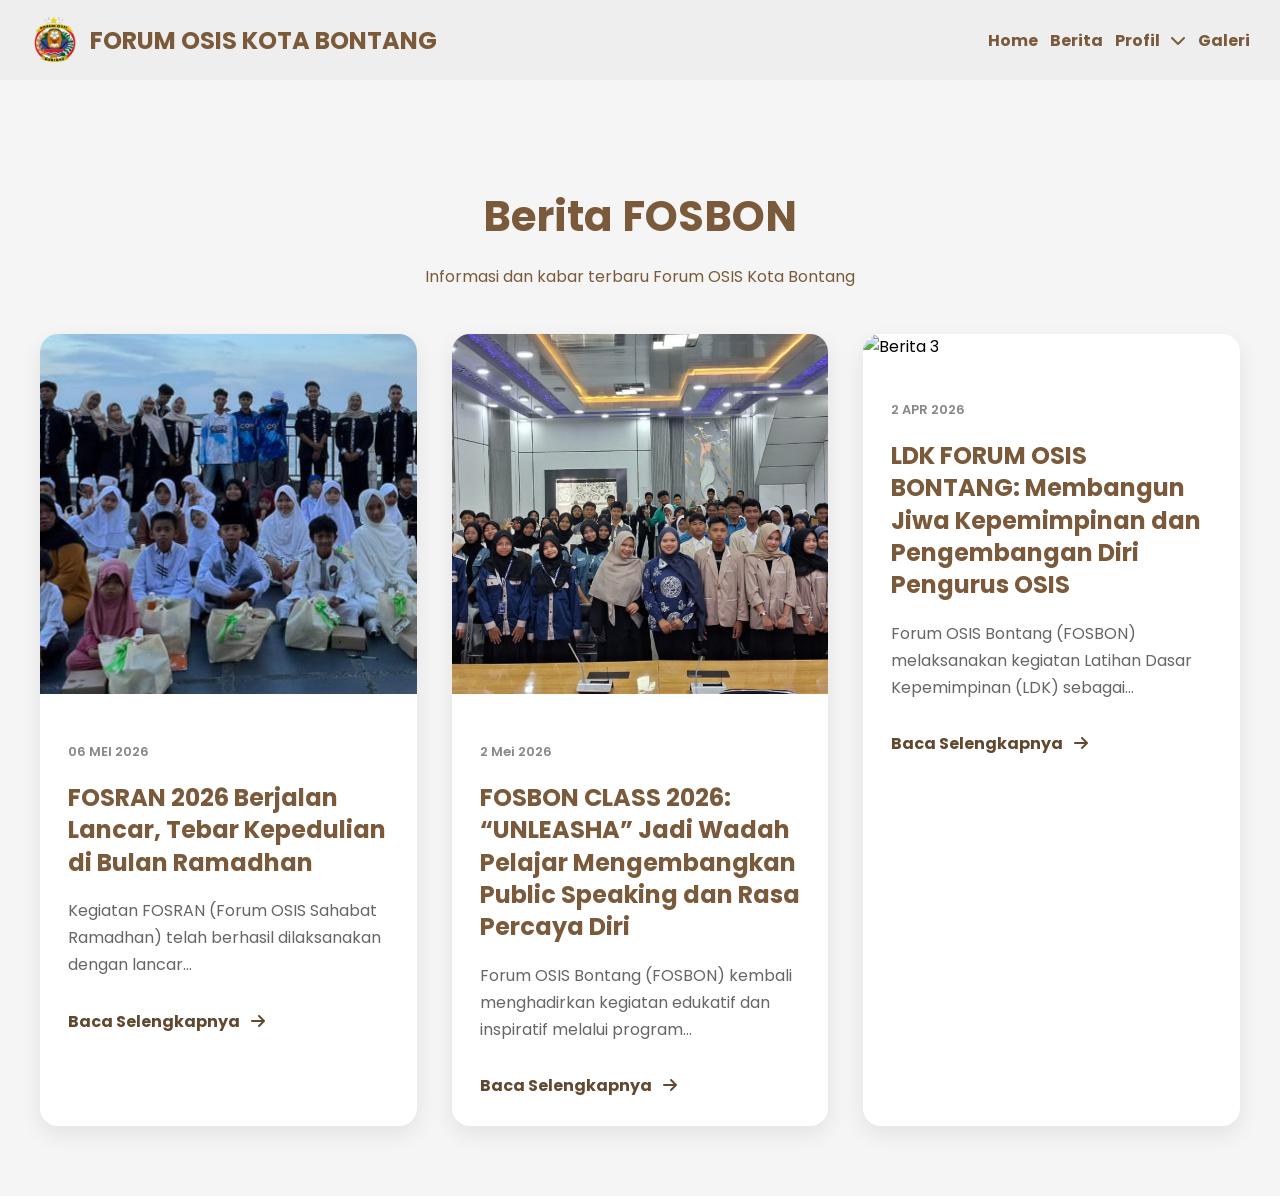
==== berita/index.html @ 9ea446bc "add berita" ====
<!DOCTYPE html>
<html lang="id">
<head>
    <meta charset="UTF-8">
    <meta name="viewport" content="width=device-width, initial-scale=1.0">
    
    <title>Artikel</title>

    <link rel="icon" type="image/png" href="/assets/img/logo-fosbon.png">
    <link rel="stylesheet" href="/css/berita.css">
    <link href="https://fonts.googleapis.com/css2?family=Poppins:wght@300;400;600;700&display=swap" rel="stylesheet">
    <link rel="stylesheet" href="https://cdnjs.cloudflare.com/ajax/libs/font-awesome/6.5.1/css/all.min.css">
</head>
<body>
    <!-- NAVBAR -->
    <header class="navbar">
        <div class="logo">
            <img src="/assets/img/logo-fosbon.png" alt="logo">
            <h1>FORUM OSIS KOTA BONTANG</h1>
        </div>

        <button class="nav-toggle" type="button" aria-label="Buka menu" aria-expanded="false">
            <i class="fa-solid fa-bars"></i>
        </button>

        <nav class="nav-links">
            <a href="/" class="nav-item">Home</a>
            <a href="/berita/" class="nav-item">Berita</a>

            <!-- Parent DROPDOWN PROFIL -->
            <div class="dropdown nav-item">
                <button class="dropdown-toggle" type="button" aria-haspopup="true" aria-expanded="false">
                    Profil
                    <i class="fa-solid fa-chevron-down" aria-hidden="true"></i>
                </button>

                <div class="dropdown-content">
                    <a href="/visi-misi/">Visi & Misi</a>
                    <a href="/struktur/">Struktur Organisasi</a>
                </div>
            </div>

            <a href="/galeri/" class="nav-item">Galeri</a>
        </nav>
    </header>

    <!-- SECTION BERITA -->
<section class="berita-section">

    <div class="berita-title">
        <h1>Berita FOSBON</h1>
        <p>Informasi dan kabar terbaru Forum OSIS Kota Bontang</p>
    </div>

    <div class="berita-container">

        <!-- CARD BERITA -->
        <article class="berita-card">
            <img src="/assets/img/gallery-fosbon(4).png" alt="Berita 1">

            <div class="berita-info">
                <p class="berita-date">06 MEI 2026</p>
                <h2>FOSRAN 2026 Berjalan Lancar, Tebar Kepedulian di Bulan Ramadhan</h2>
                <p class="berita-excerpt">
                    Kegiatan FOSRAN (Forum OSIS Sahabat Ramadhan) telah berhasil dilaksanakan dengan lancar...</p>
                    <a href="/berita/detail/?id=fosran2026" class="berita-link">
                    Baca Selengkapnya
                    <i class="fa-solid fa-arrow-right"></i>
                </a>
            </div>
        </article>

        <!-- CARD BERITA -->
        <article class="berita-card">
            <img src="/assets/img/gallery-fosbon(2).png" alt="Berita 2">

            <div class="berita-info">
                <p class="berita-date">2 Mei 2026</p>

                <h2>FOSBON CLASS 2026: “UNLEASHA” Jadi Wadah Pelajar Mengembangkan Public Speaking dan Rasa Percaya Diri</h2>

                <p class="berita-excerpt">
                    Forum OSIS Bontang (FOSBON) kembali menghadirkan kegiatan edukatif dan inspiratif melalui program...
                </p>

                <a href="/berita/detail/?id=fosbon-class" class="berita-link">
                    Baca Selengkapnya
                    <i class="fa-solid fa-arrow-right"></i>
                </a>
            </div>
        </article>

        <!-- CARD BERITA -->
        <article class="berita-card">
            <img src="/assets/img/gallery-fosbon(7).png" alt="Berita 3">

            <div class="berita-info">
                <p class="berita-date">2 APR 2026</p>

                <h2>LDK FORUM OSIS BONTANG: Membangun Jiwa Kepemimpinan dan Pengembangan Diri Pengurus OSIS</h2>

                <p class="berita-excerpt">
                    Forum OSIS Bontang (FOSBON) melaksanakan kegiatan Latihan Dasar Kepemimpinan (LDK) sebagai...
                </p>

                <a href="/berita/detail/?id=ldk" class="berita-link">
                    Baca Selengkapnya
                    <i class="fa-solid fa-arrow-right"></i>
                </a>
            </div>
        </article>
    </div>
    
</section>

<script src="/js/nav.js"></script>
---- css/berita.css ----
/* NAVBAR */
.navbar {
    display: flex;
    justify-content: space-between;
    align-items: center;
    padding: 15px 30px;
    background-color: #eee;

    position: relative;

    z-index: 9999;
}

.logo {
    display: flex;
    align-items: center;
}

.logo h1 {
    color: #7a5a3a;
    margin: 0;
    font-size: 24px;
}

.logo img {
    width: 50px;
    margin-right: 10px;
}

nav a {
    margin-left: 20px;
    text-decoration: none;
    color: rgb(122, 90, 58);
    font-weight: bold;
}

/* Responsive Navbar (mobile) */
.nav-toggle {
    display: none;
    background: transparent;
    border: none;
    cursor: pointer;
    color: rgb(122, 90, 58);
    font-size: 22px;
}

.nav-links {
    display: flex;
    align-items: center;
    gap: 12px;
    transition: 0.3s;
}

.nav-item {
    text-decoration: none;
    color: rgb(122, 90, 58);
    font-weight: bold;
    margin-left: 0 !important;
    transition: 0.2s;
}

.nav-item:focus {
    outline: none;
}

.nav-item:hover {
    background: rgba(0,0,0,0.05);
}

.dropdown-toggle {
    background: transparent;
    border: none;
    cursor: pointer;
    color: rgb(122, 90, 58);
    font-weight: bold;
    display: inline-flex;
    align-items: center;
    gap: 10px;
    padding: 0;
    font-family: inherit;
    font-size: 16px;
}

@media (max-width: 768px) {
    .nav-toggle {
        margin-left: 6px;
    }

    .navbar {
        padding: 12px 16px;
    }

    nav a {
        margin-left: 10px;
    }

    .dropdown-content {
        min-width: 200px;
    }

    .nav-links {
        top: 64px;
    }

    .nav-toggle {
        display: inline-flex;

        align-items: center;
        justify-content: center;
        width: 44px;
        height: 44px;
    }

    .nav-links {
        position: absolute;
        top: 70px;
        right: 16px;
        flex-direction: column;
        align-items: flex-start;
        gap: 0;

        background: #eee;
        padding: 12px;
        border-radius: 12px;

        display: none;
        width: min(240px, calc(100vw - 32px));
        box-shadow: 0 10px 30px rgba(0,0,0,0.15);
    }

    .nav-links.open {
        display: flex;
    }

    .nav-item {
        width: 100%;
        padding: 10px 12px;
        border-radius: 10px;
    }

    .dropdown {
        width: 100%;
    }

    .dropdown-content {
        position: static;
        display: none;
        width: 100%;
        box-shadow: none;
        background: transparent;
        padding: 0;
        margin-top: 6px;
        border-radius: 0;
    }

    .dropdown.open .dropdown-content {
        display: block;
    }

    .dropdown-content a {
        background: #f0f0f0;
        margin: 6px 0 0;
        border-radius: 10px;
    }
}


/* DROPDOWN PROFIL */
.dropdown {
    position: relative;
    display: inline-block;
}

.dropdown-content {
    display: none;
    position: absolute;
    top: 100%;
    left: 0;
    background: #eee;
    min-width: 220px;
    box-shadow: 0 8px 20px rgba(0,0,0,0.12);
    border-radius: 10px;
    padding: 10px;
    z-index: 10;
}

.dropdown-content a {
    display: block;
    margin: 0;
    padding: 10px 12px;
    color: rgb(122, 90, 58);
    font-weight: bold;
    border-radius: 8px;
}

.dropdown-content a:hover {
    background: #ffd54f;
}

.dropdown:hover .dropdown-content {
    display: block;
}

body {
    margin: 0;
    font-family: 'Poppins', sans-serif;
    background: #f5f5f5;
}

/* SECTION BERITA */
.berita-section {
    padding: 70px 40px;
    background: #f5f5f5;
}

.berita-title {
    text-align: center;
    margin-bottom: 45px;
}

.berita-title h1 {
    font-size: 42px;
    color: #7a5a3a;
    margin-bottom: 10px;
}

.berita-title p {
    color: #7a5a3a;
}

/* GRID */
.berita-container {
    display: grid;
    grid-template-columns: repeat(3, 1fr);
    gap: 35px;
}

/* CARD */
.berita-card {
    background: white;
    border-radius: 18px;
    overflow: hidden;
    box-shadow: 0 8px 22px rgba(0,0,0,0.08);
    transition: 0.3s;
}

.berita-card:hover {
    transform: translateY(-10px);
}

.berita-card img {
    width: 100%;
    height: 360px;
    object-fit: cover;
}

.berita-info {
    padding: 28px;
}

.berita-date {
    font-size: 13px;
    color: #888;
    font-weight: 600;
    margin-bottom: 14px;
}

.berita-info h2 {
    font-size: 24px;
    color: #7a5a3a;
    line-height: 1.35;
    margin-bottom: 18px;
}

.berita-excerpt {
    color: #666;
    line-height: 1.7;
    margin-bottom: 30px;
}

.berita-link {
    color: #614930;
    text-decoration: none;
    font-weight: 700;
}

.berita-link i {
    margin-left: 8px;
    transition: 0.3s;
}

.berita-link:hover i {
    transform: translateX(8px);
}

/* RESPONSIVE */
@media (max-width: 1000px) {
    .berita-container {
        grid-template-columns: repeat(2, 1fr);
    }
}

@media (max-width: 650px) {
    .berita-section {
        padding: 55px 18px;
    }

    .berita-container {
        grid-template-columns: 1fr;
    }

    .berita-card img {
        height: 300px;
    }

    .berita-title h1 {
        font-size: 32px;
    }
}

/* DETAIL BERITA */
.detail-section {
    padding: 35px 20px;
    background: #f5f5f5;
}

.back-link {
    display: inline-flex;
    align-items: center;
    gap: 8px;
    margin-bottom: 20px;
    text-decoration: none;
    color: #555;
    font-size: 14px;
}

.detail-card {
    max-width: 850px;
    margin: auto;
    background: white;
    padding: 45px;
    border-radius: 16px;
    box-shadow: 0 8px 22px rgba(0,0,0,0.08);
}

.detail-card h1 {
    font-size: 42px;
    line-height: 1.15;
    color: #7a5a3a;
    margin-bottom: 18px;
}

.detail-date {
    color: #777;
    font-size: 13px;
    font-weight: 600;
}

.detail-card hr {
    border: none;
    border-top: 1px solid #e5e5e5;
    margin: 25px 0;
}

.detail-img {
    width: 80%;
    display: block;
    margin: 0 auto 30px;
    border-radius: 8px;
}

.detail-card p {
    color: #555;
    line-height: 1.8;
    margin-bottom: 18px;
}

/* HP */
@media (max-width: 650px) {
    .detail-card {
        padding: 25px;
    }

    .detail-card h1 {
        font-size: 30px;
    }

    .detail-img {
        width: 100%;
    }
}
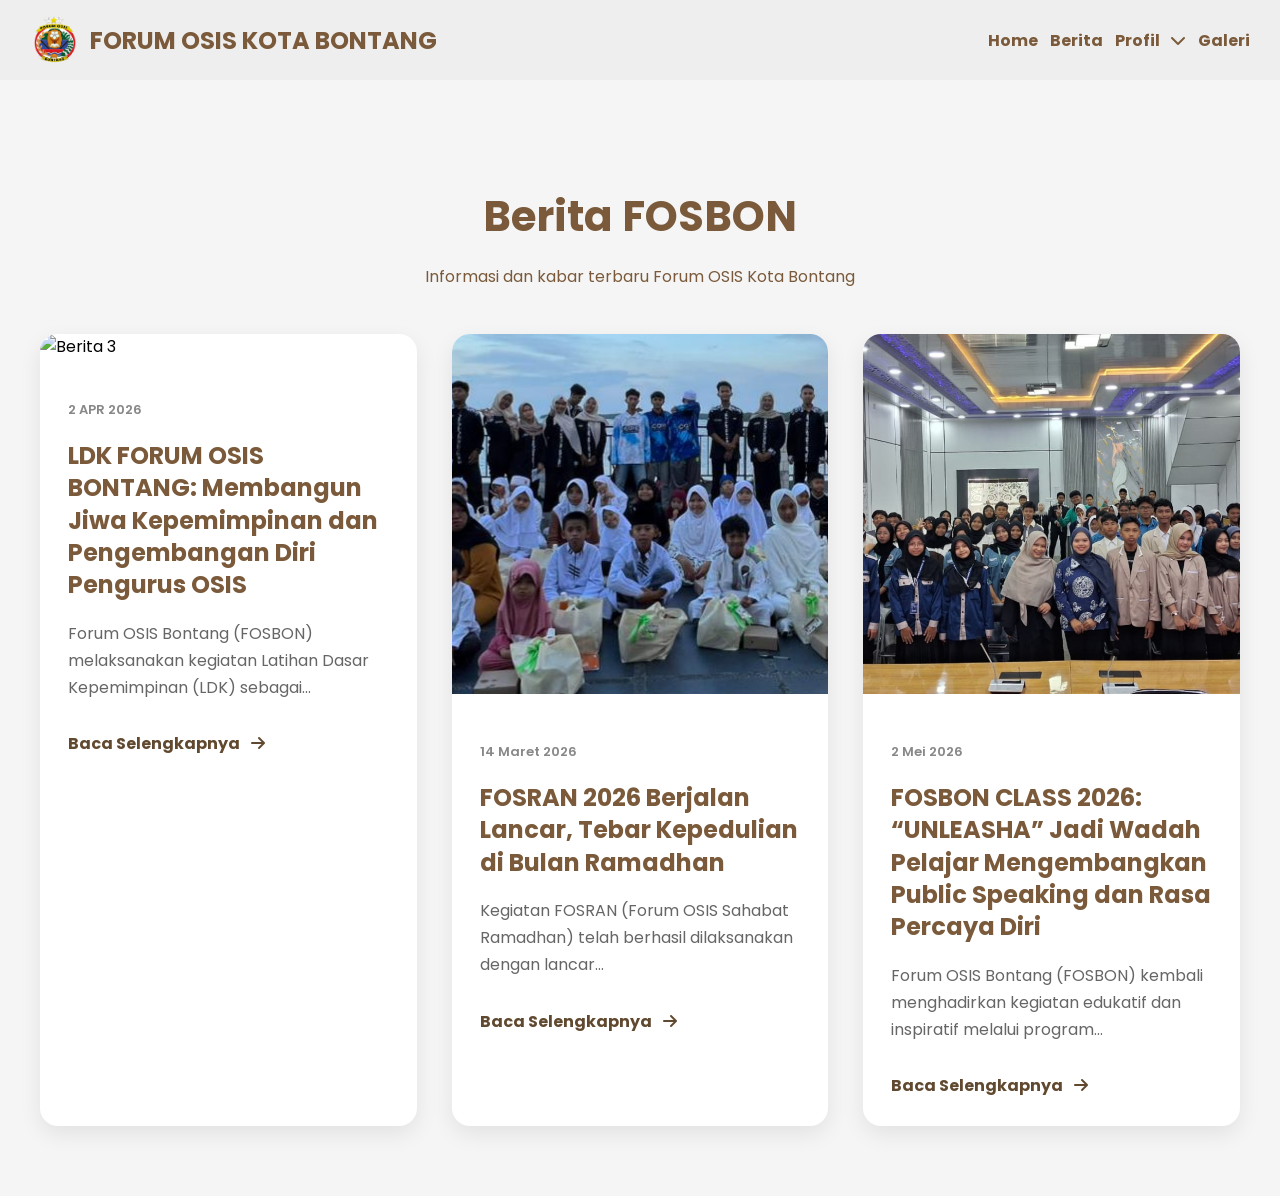
==== commit 1c85bd2e: "ubah urutan" ====
--- a/berita/index.html
+++ b/berita/index.html
@@ -56,10 +56,30 @@
 
         <!-- CARD BERITA -->
         <article class="berita-card">
+            <img src="/assets/img/gallery-fosbon(7).png" alt="Berita 3">
+
+            <div class="berita-info">
+                <p class="berita-date">2 APR 2026</p>
+
+                <h2>LDK FORUM OSIS BONTANG: Membangun Jiwa Kepemimpinan dan Pengembangan Diri Pengurus OSIS</h2>
+
+                <p class="berita-excerpt">
+                    Forum OSIS Bontang (FOSBON) melaksanakan kegiatan Latihan Dasar Kepemimpinan (LDK) sebagai...
+                </p>
+
+                <a href="/berita/detail/?id=ldk" class="berita-link">
+                    Baca Selengkapnya
+                    <i class="fa-solid fa-arrow-right"></i>
+                </a>
+            </div>
+        </article>
+        
+        <!-- CARD BERITA -->
+        <article class="berita-card">
             <img src="/assets/img/gallery-fosbon(4).png" alt="Berita 1">
 
             <div class="berita-info">
-                <p class="berita-date">06 MEI 2026</p>
+                <p class="berita-date">14 Maret 2026</p>
                 <h2>FOSRAN 2026 Berjalan Lancar, Tebar Kepedulian di Bulan Ramadhan</h2>
                 <p class="berita-excerpt">
                     Kegiatan FOSRAN (Forum OSIS Sahabat Ramadhan) telah berhasil dilaksanakan dengan lancar...</p>
@@ -89,26 +109,6 @@
                 </a>
             </div>
         </article>
-
-        <!-- CARD BERITA -->
-        <article class="berita-card">
-            <img src="/assets/img/gallery-fosbon(7).png" alt="Berita 3">
-
-            <div class="berita-info">
-                <p class="berita-date">2 APR 2026</p>
-
-                <h2>LDK FORUM OSIS BONTANG: Membangun Jiwa Kepemimpinan dan Pengembangan Diri Pengurus OSIS</h2>
-
-                <p class="berita-excerpt">
-                    Forum OSIS Bontang (FOSBON) melaksanakan kegiatan Latihan Dasar Kepemimpinan (LDK) sebagai...
-                </p>
-
-                <a href="/berita/detail/?id=ldk" class="berita-link">
-                    Baca Selengkapnya
-                    <i class="fa-solid fa-arrow-right"></i>
-                </a>
-            </div>
-        </article>
     </div>
     
 </section>
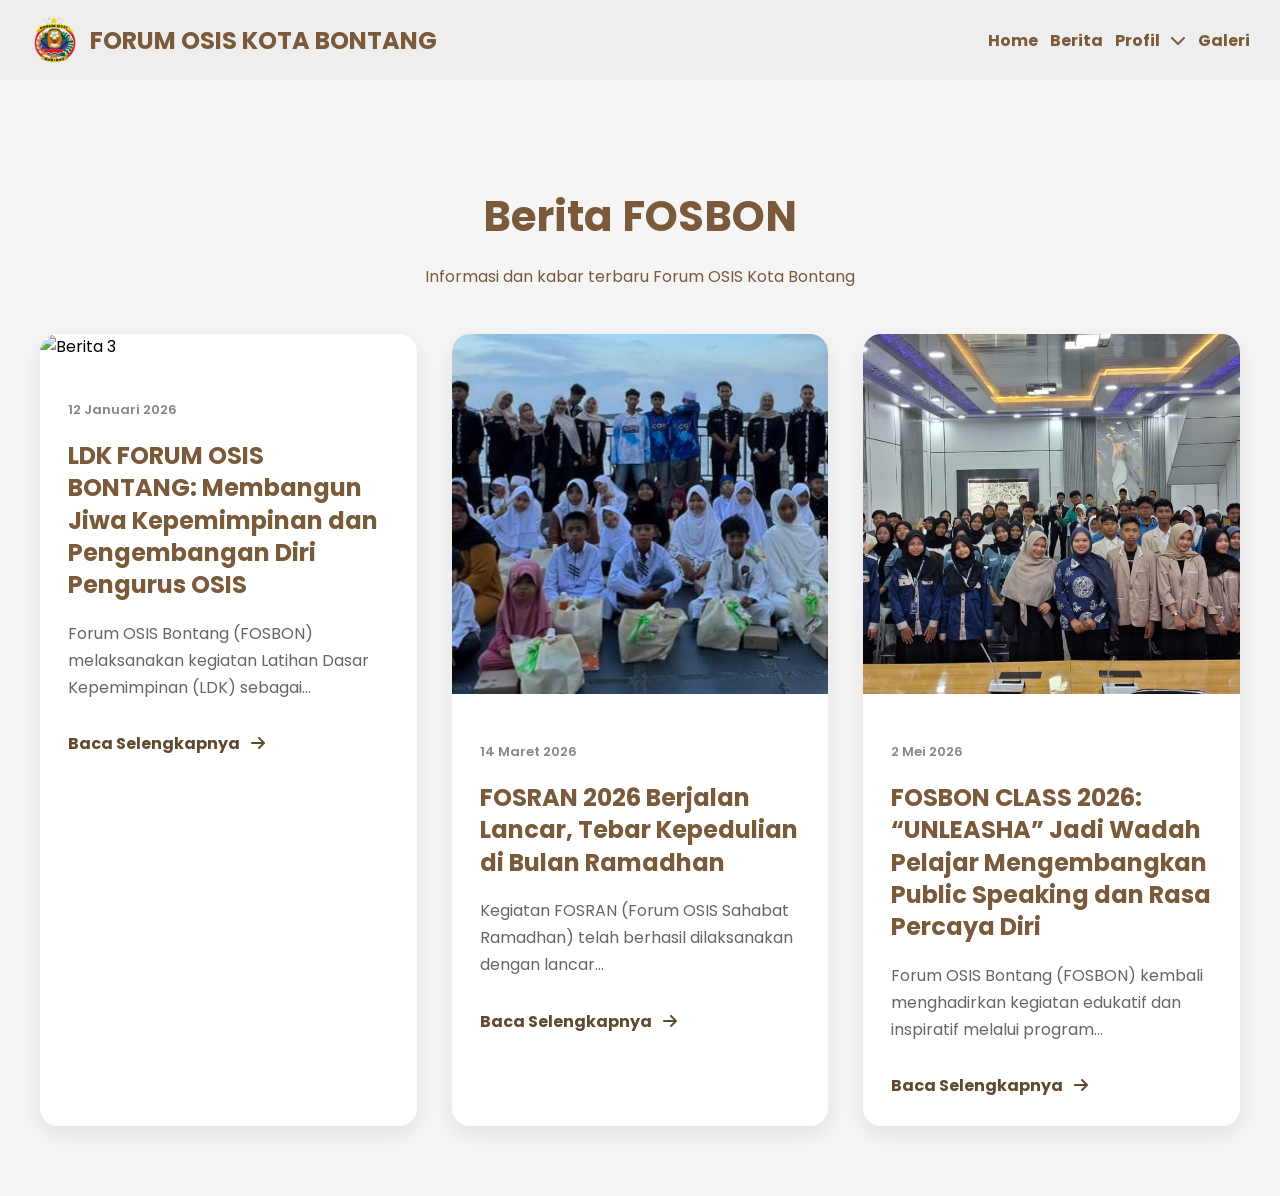
==== commit b1197e00: "change date" ====
--- a/berita/index.html
+++ b/berita/index.html
@@ -59,7 +59,7 @@
             <img src="/assets/img/gallery-fosbon(7).png" alt="Berita 3">
 
             <div class="berita-info">
-                <p class="berita-date">2 APR 2026</p>
+                <p class="berita-date">12 Januari 2026</p>
 
                 <h2>LDK FORUM OSIS BONTANG: Membangun Jiwa Kepemimpinan dan Pengembangan Diri Pengurus OSIS</h2>
 
@@ -73,7 +73,7 @@
                 </a>
             </div>
         </article>
-        
+
         <!-- CARD BERITA -->
         <article class="berita-card">
             <img src="/assets/img/gallery-fosbon(4).png" alt="Berita 1">
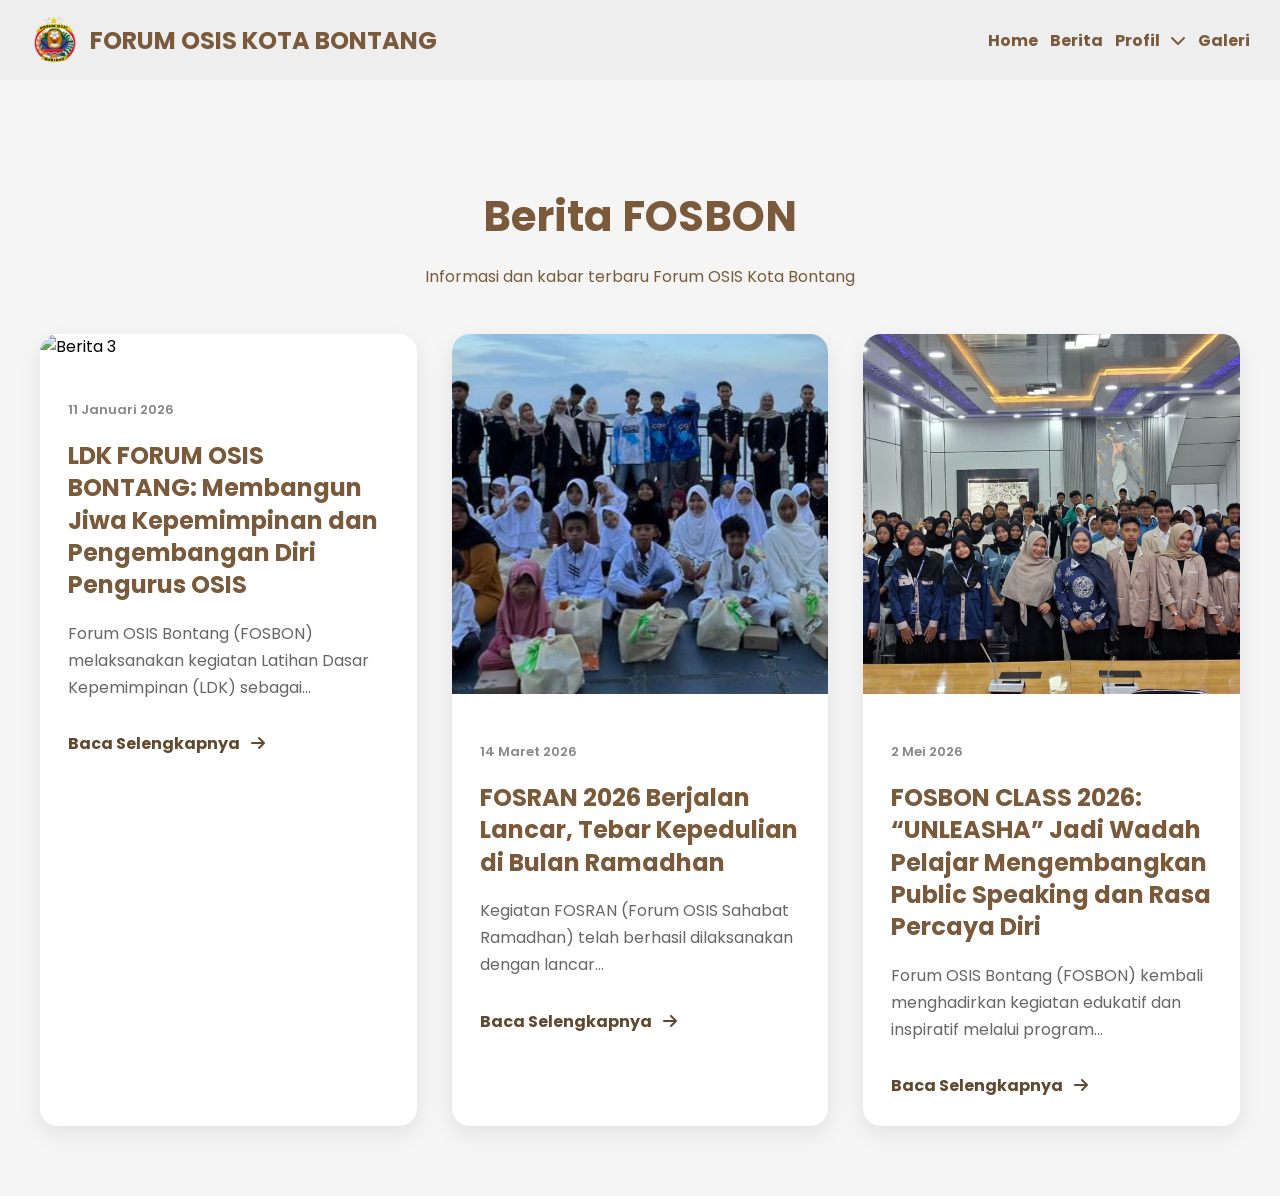
==== commit 23013991: "fix bug nav & change date" ====
--- a/berita/index.html
+++ b/berita/index.html
@@ -59,7 +59,7 @@
             <img src="/assets/img/gallery-fosbon(7).png" alt="Berita 3">
 
             <div class="berita-info">
-                <p class="berita-date">12 Januari 2026</p>
+                <p class="berita-date">11 Januari 2026</p>
 
                 <h2>LDK FORUM OSIS BONTANG: Membangun Jiwa Kepemimpinan dan Pengembangan Diri Pengurus OSIS</h2>
 
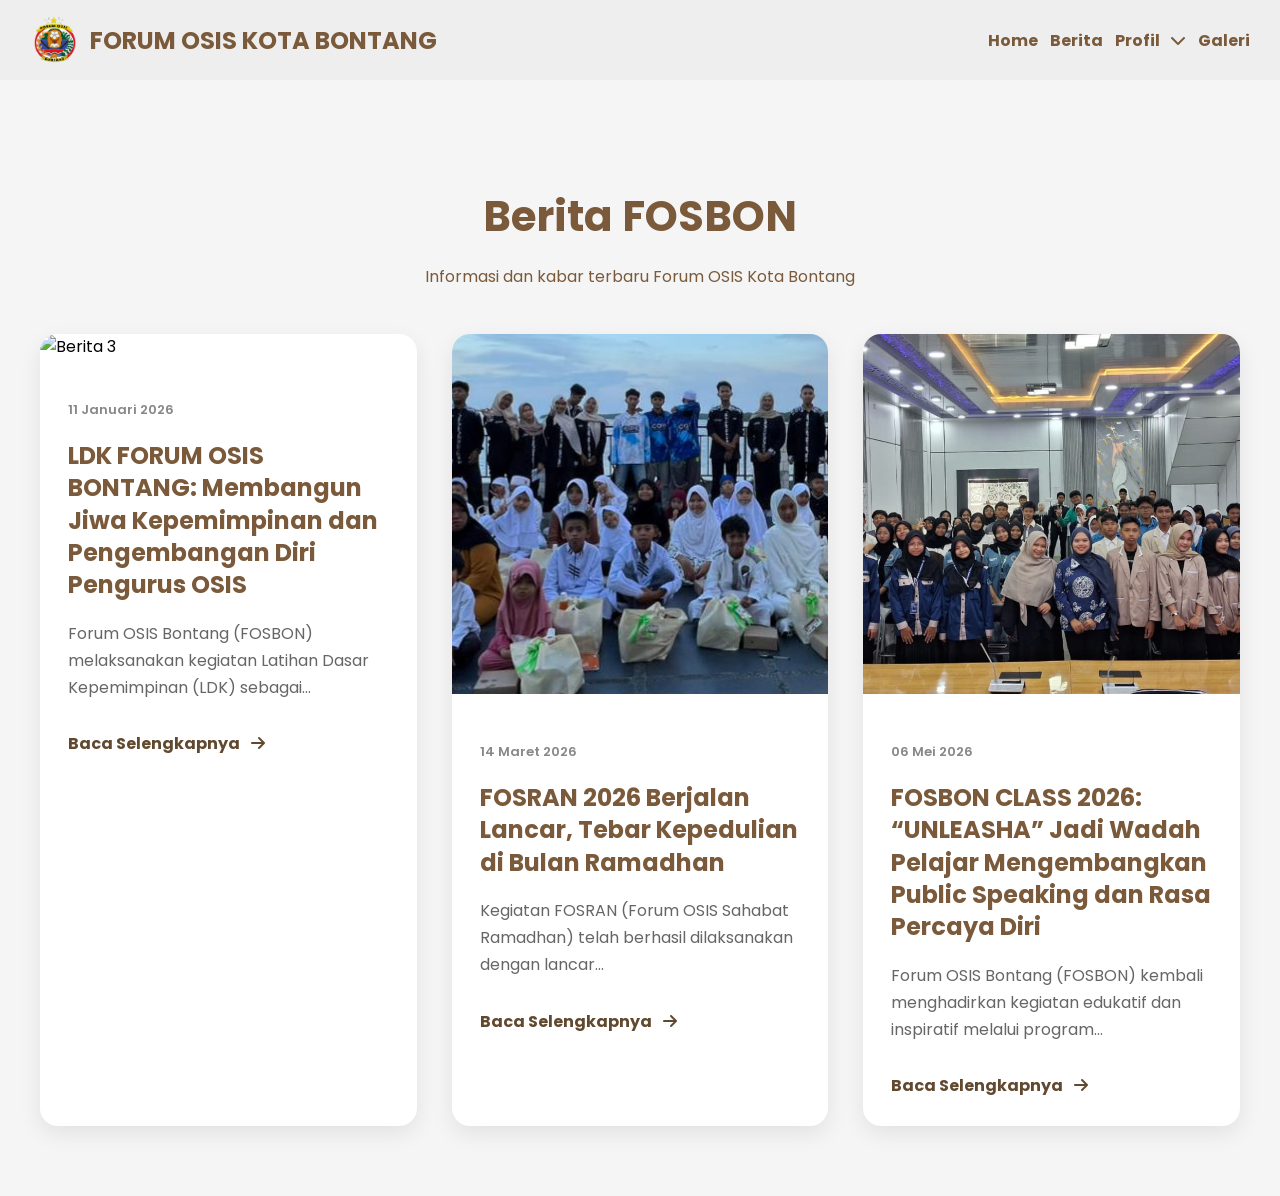
==== commit d00a3569: "fix and change" ====
--- a/berita/index.html
+++ b/berita/index.html
@@ -95,7 +95,7 @@
             <img src="/assets/img/gallery-fosbon(2).png" alt="Berita 2">
 
             <div class="berita-info">
-                <p class="berita-date">2 Mei 2026</p>
+                <p class="berita-date">06 Mei 2026</p>
 
                 <h2>FOSBON CLASS 2026: “UNLEASHA” Jadi Wadah Pelajar Mengembangkan Public Speaking dan Rasa Percaya Diri</h2>
 
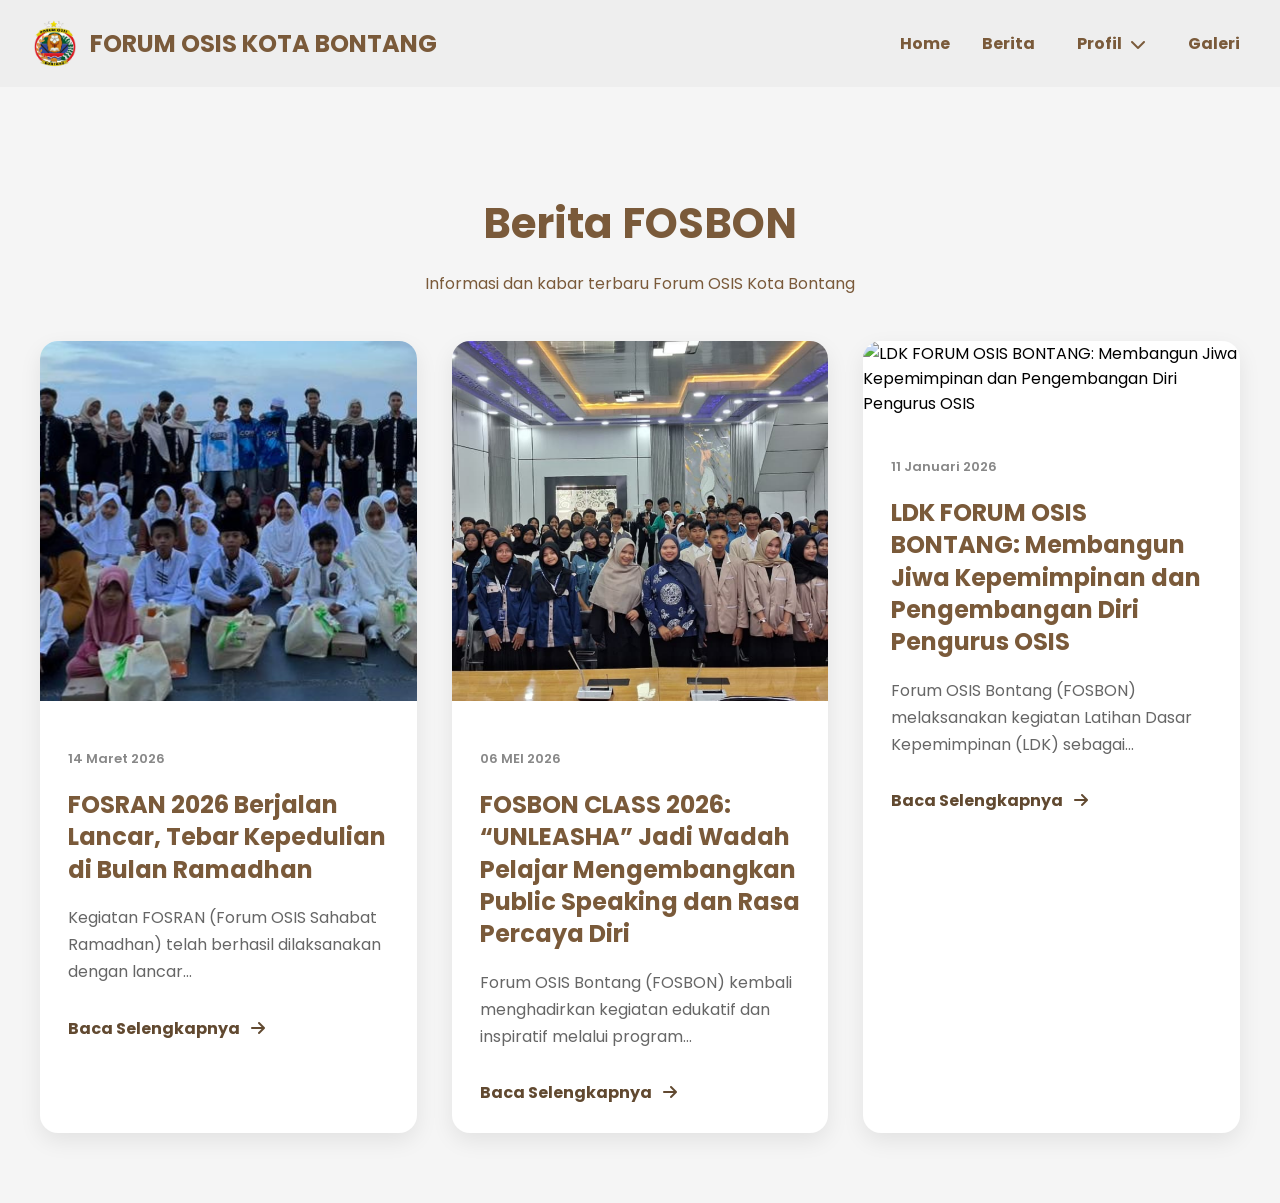
==== commit 0ae0c8b2: "update navbar, fix navbar, fix other" ====
--- a/berita/index.html
+++ b/berita/index.html
@@ -8,6 +8,7 @@
 
     <link rel="icon" type="image/png" href="/assets/img/logo-fosbon.png">
     <link rel="stylesheet" href="/css/berita.css">
+    <link rel="stylesheet" href="/css/navbar.css">
     <link href="https://fonts.googleapis.com/css2?family=Poppins:wght@300;400;600;700&display=swap" rel="stylesheet">
     <link rel="stylesheet" href="https://cdnjs.cloudflare.com/ajax/libs/font-awesome/6.5.1/css/all.min.css">
 </head>
@@ -44,73 +45,17 @@
         </nav>
     </header>
 
-    <!-- SECTION BERITA -->
-<section class="berita-section">
-
+    <section class="berita-section">
     <div class="berita-title">
         <h1>Berita FOSBON</h1>
         <p>Informasi dan kabar terbaru Forum OSIS Kota Bontang</p>
     </div>
-
-    <div class="berita-container">
-
-        <!-- CARD BERITA -->
-        <article class="berita-card">
-            <img src="/assets/img/gallery-fosbon(7).png" alt="Berita 3">
-
-            <div class="berita-info">
-                <p class="berita-date">11 Januari 2026</p>
-
-                <h2>LDK FORUM OSIS BONTANG: Membangun Jiwa Kepemimpinan dan Pengembangan Diri Pengurus OSIS</h2>
-
-                <p class="berita-excerpt">
-                    Forum OSIS Bontang (FOSBON) melaksanakan kegiatan Latihan Dasar Kepemimpinan (LDK) sebagai...
-                </p>
-
-                <a href="/berita/detail/?id=ldk" class="berita-link">
-                    Baca Selengkapnya
-                    <i class="fa-solid fa-arrow-right"></i>
-                </a>
-            </div>
-        </article>
-
-        <!-- CARD BERITA -->
-        <article class="berita-card">
-            <img src="/assets/img/gallery-fosbon(4).png" alt="Berita 1">
-
-            <div class="berita-info">
-                <p class="berita-date">14 Maret 2026</p>
-                <h2>FOSRAN 2026 Berjalan Lancar, Tebar Kepedulian di Bulan Ramadhan</h2>
-                <p class="berita-excerpt">
-                    Kegiatan FOSRAN (Forum OSIS Sahabat Ramadhan) telah berhasil dilaksanakan dengan lancar...</p>
-                    <a href="/berita/detail/?id=fosran2026" class="berita-link">
-                    Baca Selengkapnya
-                    <i class="fa-solid fa-arrow-right"></i>
-                </a>
-            </div>
-        </article>
-
-        <!-- CARD BERITA -->
-        <article class="berita-card">
-            <img src="/assets/img/gallery-fosbon(2).png" alt="Berita 2">
-
-            <div class="berita-info">
-                <p class="berita-date">06 Mei 2026</p>
-
-                <h2>FOSBON CLASS 2026: “UNLEASHA” Jadi Wadah Pelajar Mengembangkan Public Speaking dan Rasa Percaya Diri</h2>
-
-                <p class="berita-excerpt">
-                    Forum OSIS Bontang (FOSBON) kembali menghadirkan kegiatan edukatif dan inspiratif melalui program...
-                </p>
-
-                <a href="/berita/detail/?id=fosbon-class" class="berita-link">
-                    Baca Selengkapnya
-                    <i class="fa-solid fa-arrow-right"></i>
-                </a>
-            </div>
-        </article>
-    </div>
-    
+    <div class="berita-container" id="beritaContainer"></div>
 </section>
 
-<script src="/js/nav.js"></script>+<script src="/js/nav.js"></script>
+<script src="/js/berita-data.js"></script>
+<script src="/js/berita.js"></script>
+
+</body>
+</html>
--- a/css/berita.css
+++ b/css/berita.css
@@ -1,206 +1,3 @@
-/* NAVBAR */
-.navbar {
-    display: flex;
-    justify-content: space-between;
-    align-items: center;
-    padding: 15px 30px;
-    background-color: #eee;
-
-    position: relative;
-
-    z-index: 9999;
-}
-
-.logo {
-    display: flex;
-    align-items: center;
-}
-
-.logo h1 {
-    color: #7a5a3a;
-    margin: 0;
-    font-size: 24px;
-}
-
-.logo img {
-    width: 50px;
-    margin-right: 10px;
-}
-
-nav a {
-    margin-left: 20px;
-    text-decoration: none;
-    color: rgb(122, 90, 58);
-    font-weight: bold;
-}
-
-/* Responsive Navbar (mobile) */
-.nav-toggle {
-    display: none;
-    background: transparent;
-    border: none;
-    cursor: pointer;
-    color: rgb(122, 90, 58);
-    font-size: 22px;
-}
-
-.nav-links {
-    display: flex;
-    align-items: center;
-    gap: 12px;
-    transition: 0.3s;
-}
-
-.nav-item {
-    text-decoration: none;
-    color: rgb(122, 90, 58);
-    font-weight: bold;
-    margin-left: 0 !important;
-    transition: 0.2s;
-}
-
-.nav-item:focus {
-    outline: none;
-}
-
-.nav-item:hover {
-    background: rgba(0,0,0,0.05);
-}
-
-.dropdown-toggle {
-    background: transparent;
-    border: none;
-    cursor: pointer;
-    color: rgb(122, 90, 58);
-    font-weight: bold;
-    display: inline-flex;
-    align-items: center;
-    gap: 10px;
-    padding: 0;
-    font-family: inherit;
-    font-size: 16px;
-}
-
-@media (max-width: 768px) {
-    .nav-toggle {
-        margin-left: 6px;
-    }
-
-    .navbar {
-        padding: 12px 16px;
-    }
-
-    nav a {
-        margin-left: 10px;
-    }
-
-    .dropdown-content {
-        min-width: 200px;
-    }
-
-    .nav-links {
-        top: 64px;
-    }
-
-    .nav-toggle {
-        display: inline-flex;
-
-        align-items: center;
-        justify-content: center;
-        width: 44px;
-        height: 44px;
-    }
-
-    .nav-links {
-        position: absolute;
-        top: 70px;
-        right: 16px;
-        flex-direction: column;
-        align-items: flex-start;
-        gap: 0;
-
-        background: #eee;
-        padding: 12px;
-        border-radius: 12px;
-
-        display: none;
-        width: min(240px, calc(100vw - 32px));
-        box-shadow: 0 10px 30px rgba(0,0,0,0.15);
-    }
-
-    .nav-links.open {
-        display: flex;
-    }
-
-    .nav-item {
-        width: 100%;
-        padding: 10px 12px;
-        border-radius: 10px;
-    }
-
-    .dropdown {
-        width: 100%;
-    }
-
-    .dropdown-content {
-        position: static;
-        display: none;
-        width: 100%;
-        box-shadow: none;
-        background: transparent;
-        padding: 0;
-        margin-top: 6px;
-        border-radius: 0;
-    }
-
-    .dropdown.open .dropdown-content {
-        display: block;
-    }
-
-    .dropdown-content a {
-        background: #f0f0f0;
-        margin: 6px 0 0;
-        border-radius: 10px;
-    }
-}
-
-
-/* DROPDOWN PROFIL */
-.dropdown {
-    position: relative;
-    display: inline-block;
-}
-
-.dropdown-content {
-    display: none;
-    position: absolute;
-    top: 100%;
-    left: 0;
-    background: #eee;
-    min-width: 220px;
-    box-shadow: 0 8px 20px rgba(0,0,0,0.12);
-    border-radius: 10px;
-    padding: 10px;
-    z-index: 10;
-}
-
-.dropdown-content a {
-    display: block;
-    margin: 0;
-    padding: 10px 12px;
-    color: rgb(122, 90, 58);
-    font-weight: bold;
-    border-radius: 8px;
-}
-
-.dropdown-content a:hover {
-    background: #ffd54f;
-}
-
-.dropdown:hover .dropdown-content {
-    display: block;
-}
-
 body {
     margin: 0;
     font-family: 'Poppins', sans-serif;
--- a/css/navbar.css
+++ b/css/navbar.css
@@ -0,0 +1,340 @@
+/* NAVBAR */
+.navbar {
+    display: flex;
+    justify-content: space-between;
+    align-items: center;
+    padding: 15px 30px;
+    background-color: #eee;
+    position: relative;
+    z-index: 9999;
+}
+
+.logo {
+    display: flex;
+    align-items: center;
+}
+
+.logo h1 {
+    color: #7a5a3a;
+    margin: 0;
+    font-size: 24px;
+}
+
+.logo img {
+    width: 50px;
+    margin-right: 10px;
+}
+
+nav a {
+    margin-left: 20px;
+    text-decoration: none;
+    color: rgb(122, 90, 58);
+    font-weight: bold;
+}
+
+/* Responsive Navbar (mobile) */
+.nav-toggle {
+    display: none;
+    background: transparent;
+    border: none;
+    cursor: pointer;
+    color: rgb(122, 90, 58);
+    font-size: 22px;
+}
+
+.nav-links {
+    display: flex;
+    align-items: center;
+    gap: 12px;
+}
+
+.nav-item,
+.dropdown-toggle {
+    color: rgb(122, 90, 58);
+    font-weight: bold;
+    text-decoration: none;
+    font-size: 16px;
+    font-family: inherit;
+}
+
+.nav-item {
+    margin-left: 0 !important;
+    padding: 8px 10px;
+    border-radius: 8px;
+}
+
+.dropdown-toggle {
+    background: transparent;
+    border: none;
+    cursor: pointer;
+    color: rgb(122, 90, 58);
+    font-weight: bold;
+    display: inline-flex;
+    align-items: center;
+    gap: 10px;
+    padding: 0;
+    font-family: inherit;
+    font-size: 16px;
+}
+
+@media (max-width: 768px) {
+    .nav-toggle {
+        margin-left: 6px;
+    }
+    .navbar {
+        padding: 12px 16px;
+    }
+    nav a {
+        margin-left: 10px;
+    }
+    .dropdown-content {
+        min-width: 200px;
+    }
+    .nav-links {
+        top: 64px;
+    }
+
+    .nav-toggle {
+        display: inline-flex;
+        align-items: center;
+        justify-content: center;
+        width: 44px;
+        height: 44px;
+    }
+
+    .nav-links {
+        position: absolute;
+        top: 70px;
+        right: 16px;
+        flex-direction: column;
+        align-items: center;
+        gap: 0;
+        background: #eee;
+        padding: 12px;
+        border-radius: 12px;
+        display: none;
+        width: min(240px, calc(100vw - 32px));
+        box-shadow: 0 10px 30px rgba(0,0,0,0.15);
+    }
+
+    .nav-links.open {
+        display: flex;
+    }
+    .nav-item {
+        width: 100%;
+        padding: 10px 12px;
+        border-radius: 10px;
+    }
+    .dropdown {
+        width: 100%;
+        display: flex;
+        align-items: center;
+    }
+    .dropdown-content {
+        position: static;
+        display: none;
+        width: 100%;
+        box-shadow: none;
+        background: transparent;
+        padding: 0;
+        margin-top: 6px;
+        border-radius: 0;
+    }
+    .dropdown.open .dropdown-content {
+        display: block;
+    }
+
+    .dropdown-content a {
+        background: #f0f0f0;
+        margin: 6px 0 0;
+        border-radius: 10px;
+    }
+}
+
+.dropdown {
+    position: relative;
+    display: flex;
+    align-items: center;
+}
+
+.dropdown-toggle {
+    background: transparent;
+    border: none;
+    cursor: pointer;
+    display: flex;
+    align-items: center;
+    gap: 8px;
+    padding: 8px 10px;
+}
+
+.dropdown-content {
+    position: absolute;
+    top: 100%;
+    right: 0;
+
+    width: max-content;
+    min-width: 220px;
+    max-width: calc(100vw - 40px);
+
+    background: #eee;
+    padding: 10px;
+    border-radius: 10px;
+    box-shadow: 0 8px 20px rgba(0,0,0,0.12);
+
+    opacity: 0;
+    visibility: hidden;
+    transform: translateY(8px);
+
+    transition: 0.25s ease;
+    z-index: 9999;
+}
+
+.dropdown:hover .dropdown-content,
+.dropdown:focus-within .dropdown-content {
+    opacity: 1;
+    visibility: visible;
+    transform: translateY(0);
+}
+
+.dropdown-content a {
+    display: block;
+    padding: 10px 12px;
+    color: rgb(122, 90, 58);
+    text-decoration: none;
+    font-weight: bold;
+    border-radius: 8px;
+    white-space: nowrap;
+}
+
+.dropdown-content a:hover {
+    background: #ffd54f;
+}
+
+/* Animasi panah */
+.dropdown-toggle i {
+    transition: transform 0.25s ease;
+}
+
+/* MOBILE */
+@media (min-width: 769px) {
+    .dropdown:hover .dropdown-toggle i,
+    .dropdown:focus-within .dropdown-toggle i {
+        transform: rotate(180deg);
+    }
+}
+
+/* Mobile: panah muter hanya saat dropdown benar-benar open */
+@media (max-width: 768px) {
+    .dropdown.open .dropdown-toggle i {
+        transform: rotate(180deg);
+    }
+
+    .dropdown:not(.open) .dropdown-toggle i {
+        transform: rotate(0deg);
+    }
+}
+
+@media (max-width: 768px) {
+    .navbar {
+        padding: 12px 16px;
+    }
+
+    .nav-toggle {
+        display: inline-flex;
+        align-items: center;
+        justify-content: center;
+        width: 44px;
+        height: 44px;
+    }
+
+    .nav-links {
+        position: absolute;
+        top: 70px;
+        right: 16px;
+
+        display: none;
+        flex-direction: column;
+        align-items: stretch;
+        gap: 0;
+
+        width: min(260px, calc(100vw - 32px));
+        background: #eee;
+        padding: 12px;
+        border-radius: 12px;
+        box-shadow: 0 10px 30px rgba(0,0,0,0.15);
+    }
+
+    .nav-links.open {
+        display: flex;
+    }
+
+    .nav-item {
+        width: 100%;
+        box-sizing: border-box;
+        padding: 10px 12px;
+    }
+
+    .dropdown {
+        width: 100%;
+        display: block;
+        padding: 0;
+        margin: 0;
+    }
+
+    .dropdown-toggle {
+    width: 100%;
+    box-sizing: border-box;
+    justify-content: space-between;
+    padding: 10px 12px;
+    text-align: left;
+    margin: 0;
+    font-size: 16px;
+    line-height: 1.2;
+    }
+
+    .dropdown-content {
+        position: static;
+        display: none;
+        width: 100%;
+        min-width: 0;
+        max-width: none;
+        background: transparent;
+        box-shadow: none;
+        padding: 0;
+        margin-top: 4px;
+        border-radius: 0;
+        opacity: 1;
+        visibility: visible;
+        transform: none;
+        transition: none;
+    }
+
+    .dropdown.open .dropdown-content {
+        display: block;
+    }
+
+    .dropdown-content a {
+        position: relative;
+        margin-top: 6px;
+        margin-left: 18px;
+        padding: 9px 12px 9px 28px;
+        background: #f0f0f0;
+        border-radius: 8px;
+        white-space: normal;
+    }
+    .dropdown-content a::before {
+        content: "";
+
+        position: absolute;
+        left: 10px;
+        top: 50%;
+        transform: translateY(-50%);
+
+        width: 7px;
+        height: 7px;
+
+        border: 2px solid #8b6b4a;
+        border-radius: 50%;
+        background: transparent;
+    }
+}
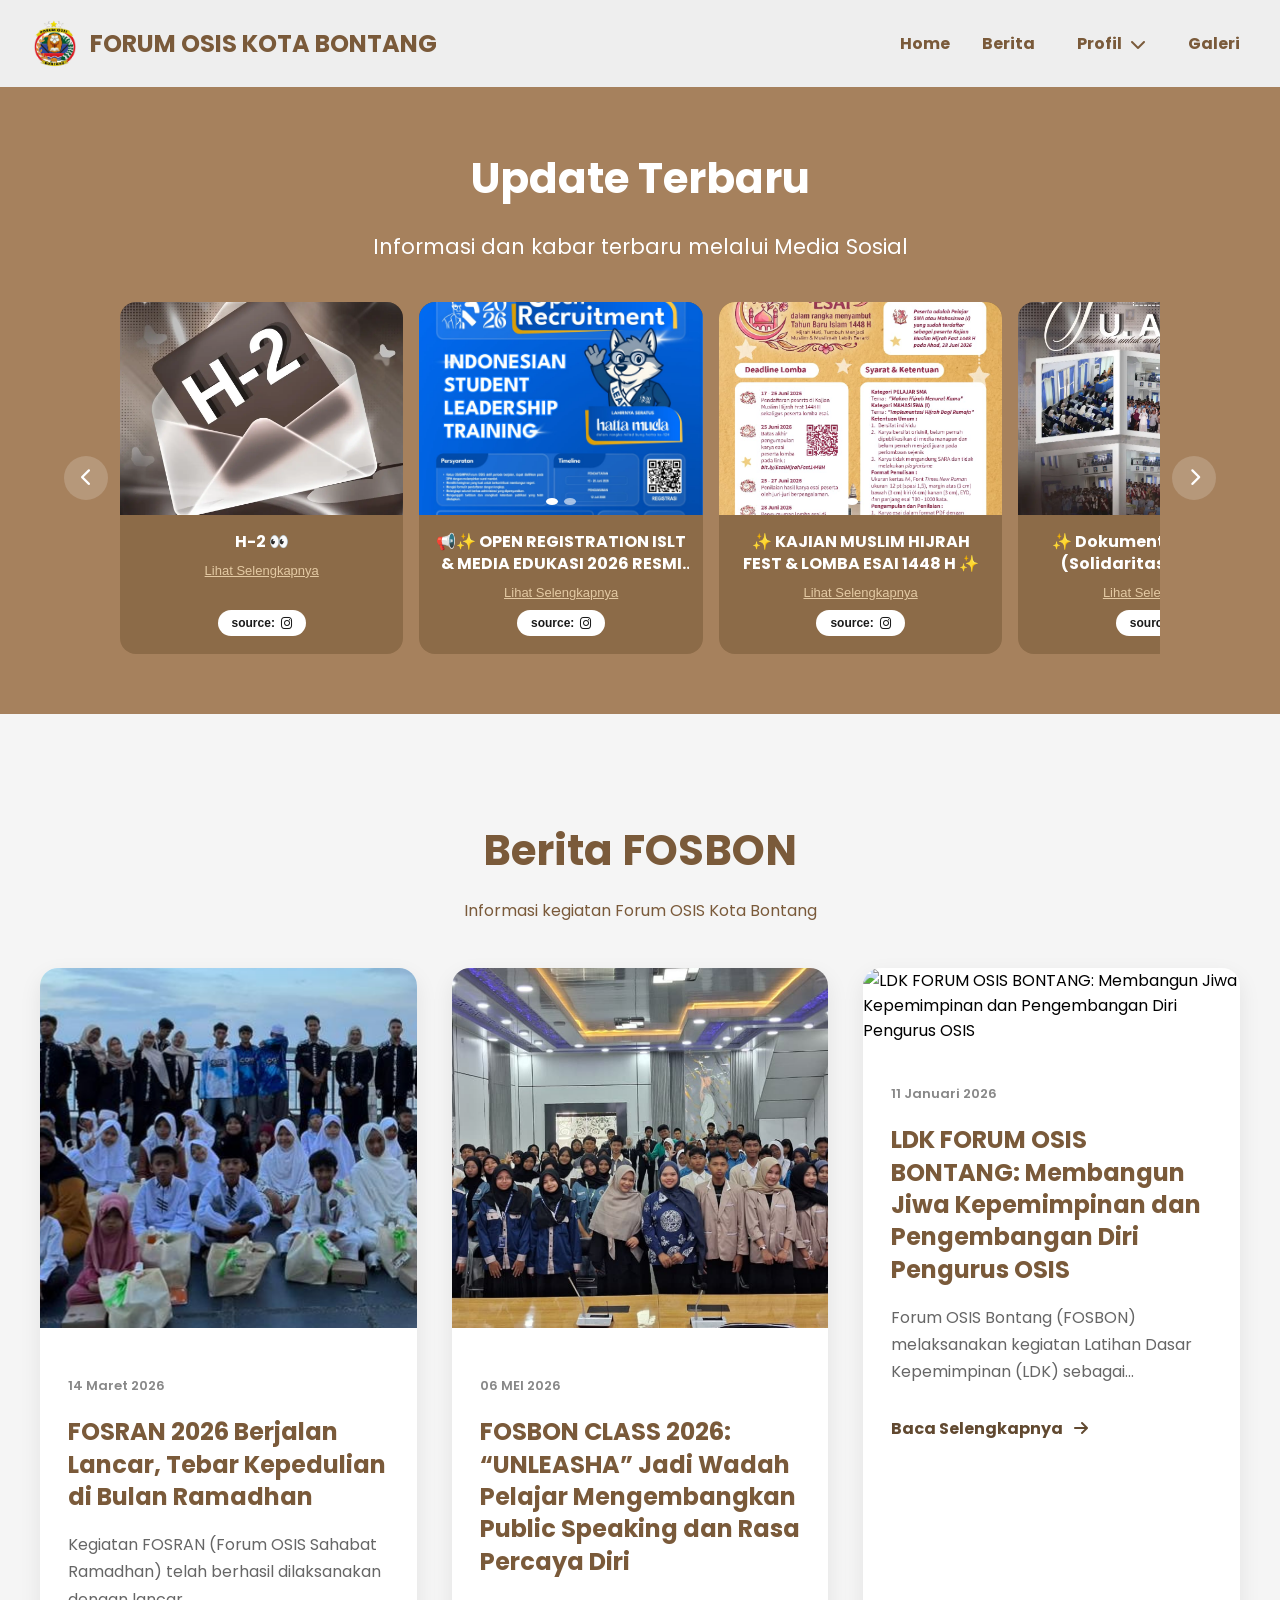
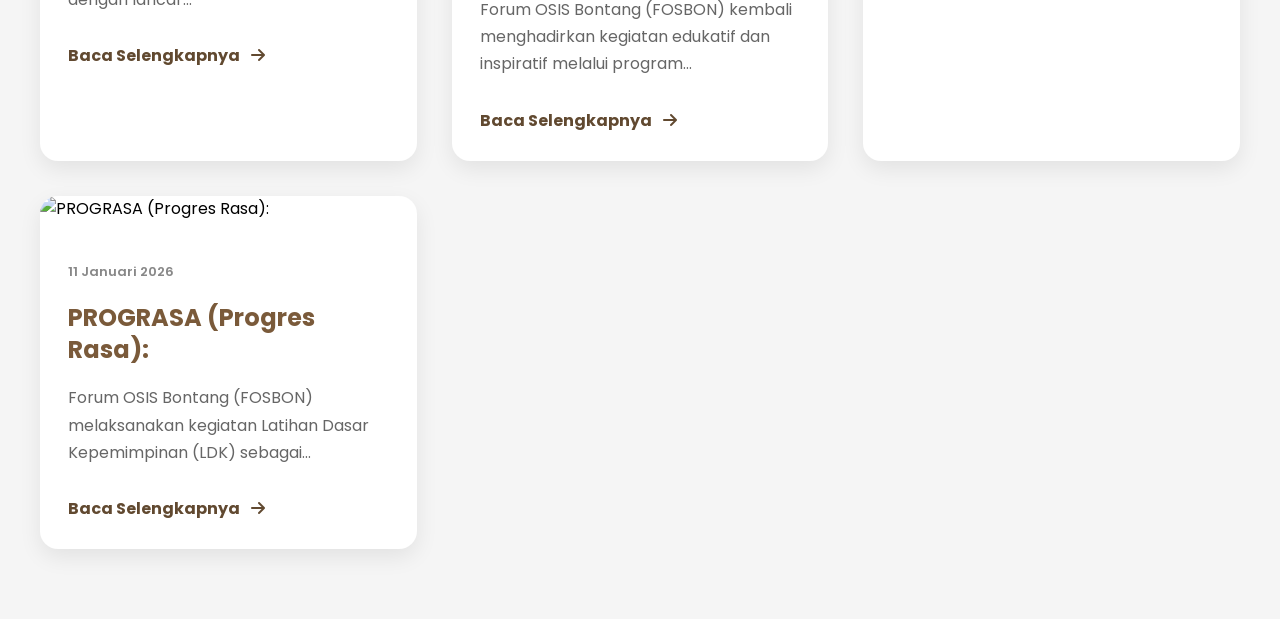
==== commit 97a888b8: "Add new update images and styles for berita update section - Added multiple new images (update-img5." ====
--- a/berita/index.html
+++ b/berita/index.html
@@ -9,6 +9,7 @@
     <link rel="icon" type="image/png" href="/assets/img/logo-fosbon.png">
     <link rel="stylesheet" href="/css/berita.css">
     <link rel="stylesheet" href="/css/navbar.css">
+    <link rel="stylesheet" href="/css/berita-update.css">
     <link href="https://fonts.googleapis.com/css2?family=Poppins:wght@300;400;600;700&display=swap" rel="stylesheet">
     <link rel="stylesheet" href="https://cdnjs.cloudflare.com/ajax/libs/font-awesome/6.5.1/css/all.min.css">
 </head>
@@ -44,16 +45,38 @@
             <a href="/galeri/" class="nav-item">Galeri</a>
         </nav>
     </header>
+    
+<!-- UPDATE TERBARU: berita featured dari beritaData, BUKAN medsos -->
+    <section class="berita-update">
+        <div class="update-title">
+            <h2>Update Terbaru</h2>
+            <p>Informasi dan kabar terbaru melalui Media Sosial</p>
+        </div>
+ 
+        <div class="update-slider">
+            <button class="update-nav prev" id="featuredPrev" aria-label="Sebelumnya">
+                <i class="fa-solid fa-chevron-left"></i>
+            </button>
+            
+            <div class="update-track" id="featuredContainer"></div>
+ 
+            <button class="update-nav next" id="featuredNext" aria-label="Selanjutnya">
+                <i class="fa-solid fa-chevron-right"></i>
+            </button>
+        </div>
+    </section>
 
     <section class="berita-section">
     <div class="berita-title">
         <h1>Berita FOSBON</h1>
-        <p>Informasi dan kabar terbaru Forum OSIS Kota Bontang</p>
+        <p>Informasi kegiatan Forum OSIS Kota Bontang</p>
     </div>
     <div class="berita-container" id="beritaContainer"></div>
 </section>
 
 <script src="/js/nav.js"></script>
+<script src="/js/update-data.js"></script>
+<script src="/js/update.js"></script>
 <script src="/js/berita-data.js"></script>
 <script src="/js/berita.js"></script>
 
--- a/css/navbar.css
+++ b/css/navbar.css
@@ -55,6 +55,26 @@
     text-decoration: none;
     font-size: 16px;
     font-family: inherit;
+}
+
+/* Menu utama: underline hanya Home, Berita, Galeri */
+.nav-links > a.nav-item:hover {
+    background: transparent;
+    text-decoration: underline;
+    text-underline-offset: 4px;
+}
+
+/* Child dropdown: underline satu-satu */
+.dropdown-content a:hover {
+    background: transparent;
+    text-decoration: underline;
+    text-underline-offset: 4px;
+}
+
+/* Profil parent jangan underline */
+.dropdown-toggle:hover {
+    text-decoration: none;
+    background: transparent;
 }
 
 .nav-item {
@@ -207,7 +227,9 @@
 }
 
 .dropdown-content a:hover {
-    background: #ffd54f;
+    background: transparent;
+    text-decoration: underline;
+    text-underline-offset: 4px;
 }
 
 /* Animasi panah */
@@ -317,24 +339,9 @@
         position: relative;
         margin-top: 6px;
         margin-left: 18px;
-        padding: 9px 12px 9px 28px;
+        padding: 9px 12px;
         background: #f0f0f0;
         border-radius: 8px;
         white-space: normal;
     }
-    .dropdown-content a::before {
-        content: "";
-
-        position: absolute;
-        left: 10px;
-        top: 50%;
-        transform: translateY(-50%);
-
-        width: 7px;
-        height: 7px;
-
-        border: 2px solid #8b6b4a;
-        border-radius: 50%;
-        background: transparent;
-    }
 }
--- a/css/berita-update.css
+++ b/css/berita-update.css
@@ -0,0 +1,890 @@
+/* =========================================
+   BERITA UPDATE - MAIN STYLES
+========================================= */
+
+.berita-update {
+    padding: 60px 5%;
+    background: #a6815d;
+}
+
+.berita-update .update-title {
+    text-align: center;
+    margin-bottom: 40px;
+}
+
+.berita-update .update-title h2 {
+    margin: 0;
+    color: white;
+    font-size: 42px;
+    font-weight: 700;
+}
+
+.berita-update .update-title p {
+        font-size: 21px;
+        margin-bottom: 25px;
+        color: white;
+    }
+
+/* =========================================
+   SLIDER CONTAINER
+========================================= */
+
+.berita-update .update-slider {
+    display: flex;
+    align-items: center;
+    gap: 12px;
+}
+
+.berita-update .update-track {
+    flex: 1;
+    min-width: 0;
+    display: flex;
+    gap: 16px;
+    overflow-x: auto;
+    scroll-behavior: smooth;
+    scroll-snap-type: x mandatory;
+    scrollbar-width: none;
+}
+
+.berita-update .update-track::-webkit-scrollbar {
+    display: none;
+}
+
+/* =========================================
+   NAVIGATION BUTTONS
+========================================= */
+
+.update-nav {
+    display: flex;
+    align-items: center;
+    justify-content: center;
+    flex-shrink: 0;
+    width: 44px;
+    height: 44px;
+    border: none;
+    border-radius: 50%;
+    background: rgba(255, 255, 255, 0.18);
+    color: white;
+    font-size: 18px;
+    cursor: pointer;
+    transition: background 0.3s ease;
+}
+
+.update-nav:hover {
+    background: rgba(255, 255, 255, 0.32);
+}
+
+.update-nav:active {
+    transform: scale(0.95);
+}
+
+@media (max-width: 768px) {
+    .update-nav {
+        width: 38px;
+        height: 38px;
+        font-size: 15px;
+    }
+}
+
+/* =========================================
+   FEATURED CARD
+========================================= */
+
+.featured-card {
+    flex: 0 0 calc((100% - 48px) / 3.5);
+    display: flex;
+    flex-direction: column;
+    background: #8c6b48;
+    border-radius: 16px;
+    overflow: hidden;
+    color: white;
+    scroll-snap-align: start;
+    transition: transform 0.25s ease, box-shadow 0.25s ease;
+    cursor: pointer;
+}
+
+.featured-card:hover {
+    transform: translateY(-6px);
+    box-shadow: 0 12px 28px rgba(0, 0, 0, 0.25);
+}
+
+/* Card Thumbnail */
+.featured-thumb {
+    width: 100%;
+    aspect-ratio: 4/3;
+    position: relative;
+    overflow: hidden;
+    background: #7a5a3a;
+}
+
+.featured-thumb img {
+    width: 100%;
+    height: 100%;
+    object-fit: cover;
+    display: block;
+    transition: transform 0.3s ease;
+}
+
+.featured-card:hover .featured-thumb img {
+    transform: scale(1.05);
+}
+
+/* Card Info */
+.featured-info {
+    flex: 1;
+    display: flex;
+    flex-direction: column;
+    align-items: center;
+    text-align: center;
+    gap: 10px;
+    padding: 16px 14px 18px;
+}
+
+.featured-info h3 {
+    margin: 0;
+    font-size: 16px;
+    font-weight: 700;
+    color: white;
+    display: -webkit-box;
+    -webkit-line-clamp: 2;
+    -webkit-box-orient: vertical;
+    overflow: hidden;
+    line-height: 1.4;
+}
+
+.featured-link {
+    border: none;
+    background: none;
+    padding: 0;
+    margin: 0;
+    color: #e3c9a3;
+    font-size: 13px;
+    font-weight: 500;
+    text-decoration: underline;
+    cursor: pointer;
+    transition: color 0.2s ease;
+}
+
+.featured-link:hover {
+    color: #f3ddb8;
+}
+
+.featured-source-badge {
+    margin-top: auto;
+    display: inline-flex;
+    align-items: center;
+    gap: 6px;
+    border: none;
+    background: white;
+    color: #1a1a1a;
+    font-size: 12px;
+    font-weight: 600;
+    padding: 6px 14px;
+    border-radius: 999px;
+    cursor: pointer;
+    transition: background 0.2s ease, transform 0.2s ease;
+}
+
+.featured-source-badge:hover {
+    background: #f0f0f0;
+    transform: scale(1.05);
+}
+
+.featured-source-badge i {
+    font-size: 13px;
+    color: #1a1a1a;
+}
+
+/* =========================================
+   RESPONSIVE - TABLET
+========================================= */
+
+@media (max-width: 1024px) {
+    .berita-update .update-title h2 {
+        font-size: 36px;
+    }
+
+    .featured-card {
+        flex: 0 0 calc((100% - 16px) / 2.2);
+    }
+
+    .featured-info h3 {
+        font-size: 15px;
+    }
+}
+
+/* =========================================
+   RESPONSIVE - MOBILE
+========================================= */
+
+@media (max-width: 768px) {
+    .berita-update {
+        padding: 50px 5%;
+    }
+
+    .berita-update .update-title h2 {
+        font-size: 30px;
+        margin-bottom: 30px;
+    }
+
+    .featured-card {
+        flex: 0 0 calc(100% - 80px);
+    }
+
+    .featured-thumb {
+        aspect-ratio: 1/1;
+    }
+
+    .featured-info h3 {
+        font-size: 15px;
+    }
+
+    .featured-link {
+        font-size: 12px;
+    }
+
+    .featured-source-badge {
+        font-size: 11px;
+        padding: 5px 12px;
+    }
+}
+
+@media (max-width: 480px) {
+    .berita-update {
+        padding: 40px 5%;
+    }
+
+    .berita-update .update-title h2 {
+        font-size: 24px;
+        margin-bottom: 25px;
+    }
+
+    .berita-update .update-title p {
+        font-size: 16px;
+        margin-bottom: 25px;
+        color: white;
+    }
+
+    .featured-card {
+        flex: 0 0 calc(100% - 40px);
+    }
+
+    .featured-info {
+        padding: 14px 12px 16px;
+        gap: 8px;
+    }
+
+    .featured-info h3 {
+        font-size: 14px;
+    }
+}
+
+/* =========================================
+   MODAL - ADAPTIVE SIZE (SEPERTI INSTAGRAM)
+========================================= */
+
+.update-modal-overlay {
+    position: fixed;
+    inset: 0;
+    background: rgba(0, 0, 0, 0.6);
+    display: none;
+    align-items: center;
+    justify-content: center;
+    padding: 20px;
+    z-index: 1000;
+    backdrop-filter: blur(4px);
+}
+
+.update-modal-overlay.active {
+    display: flex;
+    animation: fadeIn 0.2s ease;
+}
+
+@keyframes fadeIn {
+    from {
+        opacity: 0;
+    }
+    to {
+        opacity: 1;
+    }
+}
+
+.update-modal-box {
+    position: relative;
+    width: min(1000px, 92vw);
+    max-height: 90vh;
+    overflow: hidden;
+    background: #8c6b48;
+    border-radius: 18px;
+    display: flex;
+    color: white;
+    box-shadow: 0 20px 50px rgba(0, 0, 0, 0.4);
+    animation: slideUp 0.3s ease;
+    gap: 0;
+}
+
+@keyframes slideUp {
+    from {
+        transform: translateY(30px);
+        opacity: 0;
+    }
+    to {
+        transform: translateY(0);
+        opacity: 1;
+    }
+}
+
+.update-modal-close {
+    position: absolute;
+    top: 12px;
+    right: 12px;
+    width: 32px;
+    height: 32px;
+    border: none;
+    border-radius: 50%;
+    background: rgba(255, 255, 255, 0.18);
+    color: white;
+    font-size: 24px;
+    cursor: pointer;
+    z-index: 10;
+    transition: background 0.2s ease, transform 0.2s ease;
+    display: flex;
+    align-items: center;
+    justify-content: center;
+    line-height: 1;
+}
+
+.update-modal-close:hover {
+    background: rgba(255, 255, 255, 0.32);
+    transform: scale(1.1);
+}
+
+/* =========================================
+   MODAL - MEDIA (GAMBAR - ADAPTIVE)
+========================================= */
+
+.update-modal-media {
+    flex-shrink: 0;
+    overflow: hidden;
+    border-radius: 16px 0 0 16px;
+    background: #7a5a3a;
+    display: flex;
+    align-items: center;
+    justify-content: center;
+    position: relative;
+
+    /* ✅ ADAPTIVE: kotak ini gak punya ukuran sendiri,
+       dia cuma ngebatesin (max-width/max-height) lalu
+       ikut sebesar foto di dalamnya */
+    min-width: 200px;
+    max-width: 60%;
+}
+
+.update-modal-media img {
+    /* width/height auto + max-width/max-height = foto
+       tampil di rasio aslinya, gak di-crop, gak distorsi */
+    display: block;
+    width: auto;
+    height: auto;
+    max-width: 100%;
+    max-height: 82vh;
+    object-fit: contain;
+}
+
+/* Slider (2+ gambar) di dalam modal: dipaksa pakai
+   display:none/block (bukan opacity) supaya gambar yang
+   aktif tetap punya ukuran asli sendiri & ikut nentuin
+   besar kotak ini. Konsekuensinya transisi antar-gambar
+   jadi potong langsung (gak fade) khusus di dalam modal. */
+.update-modal-media .img-slider {
+    position: relative;
+    display: flex;
+    align-items: center;
+    justify-content: center;
+    width: auto;
+    height: auto;
+}
+
+.update-modal-media .img-slider img {
+    position: static;
+    display: none;
+    opacity: 1;
+    width: auto;
+    height: auto;
+    max-width: 100%;
+    max-height: 82vh;
+    object-fit: contain;
+}
+
+.update-modal-media .img-slider img.active {
+    display: block;
+}
+
+.update-modal-media .img-slider-dots {
+    position: absolute;
+    bottom: 12px;
+    left: 0;
+    right: 0;
+    z-index: 5;
+}
+
+
+/* =========================================
+   MODAL - CONTENT (DESKRIPSI BOX)
+========================================= */
+
+.update-modal-content {
+    position: relative;
+    flex: 1;
+    border: 1px solid rgba(255, 255, 255, 0.5);
+    border-radius: 10px;
+    padding: 20px 16px 16px;
+    margin-bottom: 16px;
+}
+
+.update-modal-tag {
+    position: absolute;
+    top: -12px;
+    left: 14px;
+    background: #1a1a1a;
+    color: white;
+    font-size: 11px;
+    font-weight: 700;
+    padding: 4px 10px;
+    border-radius: 4px;
+    text-transform: uppercase;
+    letter-spacing: 0.5px;
+}
+
+.update-modal-title {
+    margin: 0 0 10px 0;
+    font-size: 18px;
+    font-weight: 700;
+    line-height: 1.4;
+    color: white;
+}
+
+.update-modal-excerpt {
+    margin: 0;
+    font-size: 14px;
+    line-height: 1.6;
+    color: rgba(255, 255, 255, 0.9);
+    white-space: pre-wrap;
+    word-break: break-word;
+    word-wrap: break-word;
+}
+
+/* =========================================
+   MODAL - BODY (DESKRIPSI - ADAPTIVE)
+========================================= */
+
+
+.update-modal-body {
+    flex: 1;
+    min-width: 0;
+    display: flex;
+    flex-direction: column;
+    overflow-y: auto;
+    overflow-x: hidden;
+    padding: 24px;
+    
+    /* ✅ ADAPTIVE: Height sesuaikan dengan media */
+    max-height: 90vh;
+}
+
+.update-modal-body::-webkit-scrollbar {
+    width: 6px;
+}
+
+.update-modal-body::-webkit-scrollbar-track {
+    background: rgba(255, 255, 255, 0.1);
+}
+
+.update-modal-body::-webkit-scrollbar-thumb {
+    background: rgba(255, 255, 255, 0.3);
+    border-radius: 3px;
+}
+
+.update-modal-body::-webkit-scrollbar-thumb:hover {
+    background: rgba(255, 255, 255, 0.5);
+}
+
+/* =========================================
+   MODAL - FOOTER
+========================================= */
+
+.update-modal-footer {
+    display: flex;
+    justify-content: space-between;
+    align-items: center;
+    gap: 10px;
+    padding-top: 12px;
+    border-top: 1px solid rgba(255, 255, 255, 0.2);
+    flex-shrink: 0;
+}
+
+.update-modal-date {
+    font-size: 13px;
+    color: rgba(255, 255, 255, 0.85);
+    white-space: nowrap;
+}
+
+.update-modal-source {
+    margin-left: auto;
+}
+
+/* =========================================
+   RESPONSIVE - TABLET (1024px - 768px)
+========================================= */
+
+@media (max-width: 1024px) {
+    .update-modal-box {
+        width: min(850px, 90vw);
+        max-height: 85vh;
+    }
+
+    .update-modal-media {
+        max-width: 55%;
+        max-height: 85vh;
+    }
+
+    .update-modal-body {
+        padding: 22px 20px;
+        max-height: 85vh;
+    }
+
+    .update-modal-title {
+        font-size: 17px;
+    }
+
+    .update-modal-excerpt {
+        font-size: 13px;
+    }
+
+    .update-modal-content {
+        padding: 16px 14px 12px;
+        margin-bottom: 14px;
+    }
+}
+
+/* =========================================
+   RESPONSIVE - MOBILE BESAR (768px - 480px)
+========================================= */
+
+@media (max-width: 768px) {
+    .update-modal-box {
+        width: min(95vw, 400px);
+        max-height: 90vh;
+        flex-direction: column;
+        gap: 0;
+        border-radius: 16px;
+    }
+
+    /* ✅ Mobile: Gambar full width, tinggi ikut rasio asli foto */
+    .update-modal-media {
+        width: 100%;
+        max-width: 100%;
+        min-width: 100%;
+        height: auto;
+        min-height: 0;
+        border-radius: 16px 16px 0 0;
+        margin-bottom: 0;
+    }
+
+
+    .update-modal-media img {
+        width: auto;
+        height: auto;
+        max-width: 100%;
+        max-height: 50vh;
+        object-fit: contain;
+    }
+
+    .update-modal-media .img-slider {
+        width: 100%;
+        min-height: 0;
+    }
+
+    .update-modal-media .img-slider img {
+        width: auto;
+        height: auto;
+        max-width: 100%;
+        max-height: 50vh;
+        object-fit: contain;
+    }
+
+
+
+    /* ✅ Mobile: Body scrollable */
+    .update-modal-body {
+        max-height: 40vh;
+        overflow-y: auto;
+        padding: 20px 18px 18px;
+        flex-grow: 1;
+    }
+
+    .update-modal-close {
+        width: 28px;
+        height: 28px;
+        font-size: 20px;
+        top: 10px;
+        right: 10px;
+    }
+
+    .update-modal-content {
+        border: none;
+        padding: 0;
+        margin: 0 0 12px 0;
+    }
+
+    .update-modal-tag {
+        display: none;
+    }
+
+    .update-modal-title {
+        font-size: 16px;
+        margin-bottom: 8px;
+    }
+
+    .update-modal-excerpt {
+        font-size: 13px;
+        line-height: 1.5;
+    }
+
+    .update-modal-footer {
+        flex-direction: row;
+        align-items: center;
+        padding-top: 10px;
+        border-top: none;
+        margin-top: auto;
+    }
+
+    .update-modal-date {
+        font-size: 12px;
+    }
+
+    .update-modal-source {
+        margin-left: auto;
+    }
+}
+
+/* =========================================
+   RESPONSIVE - MOBILE KECIL (< 480px)
+========================================= */
+
+@media (max-width: 480px) {
+    .update-modal-box {
+        width: 90vw;
+        max-height: 92vh;
+        border-radius: 14px;
+    }
+
+    .update-modal-media {
+        max-height: 40vh;
+    }
+
+    .update-modal-media img {
+        max-height: 40vh;
+    }
+
+    .update-modal-media .img-slider img {
+        max-height: 40vh;
+    }
+
+
+    .update-modal-body {
+        max-height: 52vh;
+        padding: 18px 16px 16px;
+    }
+
+    .update-modal-close {
+        width: 26px;
+        height: 26px;
+        font-size: 18px;
+    }
+
+    .update-modal-content {
+        margin-bottom: 10px;
+    }
+
+    .update-modal-title {
+        font-size: 15px;
+        margin-bottom: 6px;
+    }
+
+    .update-modal-excerpt {
+        font-size: 12px;
+        line-height: 1.5;
+    }
+
+    .update-modal-footer {
+        gap: 6px;
+        padding-top: 8px;
+    }
+
+    .update-modal-date {
+        font-size: 11px;
+    }
+
+    .featured-source-badge {
+        font-size: 11px;
+        padding: 5px 12px;
+    }
+}
+
+/* =========================================
+   LINK PICKER - OVERLAY
+========================================= */
+
+.link-picker-overlay {
+    position: fixed;
+    inset: 0;
+    background: rgba(0, 0, 0, 0.55);
+    display: none;
+    align-items: center;
+    justify-content: center;
+    padding: 20px;
+    z-index: 1100;
+    backdrop-filter: blur(4px);
+}
+
+.link-picker-overlay.active {
+    display: flex;
+    animation: fadeIn 0.2s ease;
+}
+
+.link-picker-box {
+    width: min(280px, 85vw);
+    background: #8c6b48;
+    border-radius: 16px;
+    padding: 18px;
+    display: flex;
+    flex-direction: column;
+    gap: 10px;
+    box-shadow: 0 10px 40px rgba(0, 0, 0, 0.3);
+    animation: slideUp 0.3s ease;
+}
+
+/* =========================================
+   LINK PICKER - ITEMS
+========================================= */
+
+.link-picker-item {
+    border: none;
+    background: white;
+    color: #1a1a1a;
+    font-size: 13px;
+    font-weight: 600;
+    padding: 10px 16px;
+    border-radius: 999px;
+    cursor: pointer;
+    text-align: center;
+    transition: all 0.2s ease;
+}
+
+.link-picker-item:hover {
+    background: #f0f0f0;
+    transform: scale(1.05);
+}
+
+.link-picker-item:active {
+    transform: scale(0.95);
+}
+
+@media (max-width: 480px) {
+    .link-picker-box {
+        width: min(260px, 80vw);
+        padding: 16px;
+        gap: 8px;
+    }
+
+    .link-picker-item {
+        font-size: 12px;
+        padding: 9px 14px;
+    }
+}
+
+/* =========================================
+   IMAGE SLIDER (REUSABLE)
+========================================= */
+
+.img-slider {
+    position: relative;
+    width: 100%;
+    height: 100%;
+}
+
+.img-slider-track {
+    position: relative;
+    width: 100%;
+    height: 100%;
+}
+
+.img-slider img {
+    position: absolute;
+    inset: 0;
+    width: 100%;
+    height: 100%;
+    object-fit: cover;
+    opacity: 0;
+    transition: opacity 0.5s ease;
+}
+
+.img-slider img.active {
+    opacity: 1;
+}
+
+.img-slider-dots {
+    position: absolute;
+    bottom: 10px;
+    left: 0;
+    right: 0;
+    display: flex;
+    justify-content: center;
+    gap: 6px;
+    padding: 0 10px;
+    z-index: 5;
+}
+
+.img-slider-dot {
+    width: 7px;
+    height: 7px;
+    border-radius: 50%;
+    background: rgba(255, 255, 255, 0.6);
+    border: none;
+    cursor: pointer;
+    transition: all 0.3s ease;
+}
+
+.img-slider-dot:hover {
+    background: rgba(255, 255, 255, 0.8);
+}
+
+.img-slider-dot.active {
+    background: white;
+    width: 10px;
+}
+
+/* =========================================
+   PRINT STYLES
+========================================= */
+
+@media print {
+    .update-nav,
+    .update-modal-close,
+    .featured-link {
+        display: none;
+    }
+
+    .update-modal-overlay.active {
+        position: static;
+        background: none;
+        padding: 0;
+    }
+
+    .update-modal-box {
+        width: 100%;
+        box-shadow: none;
+        border: 1px solid #ccc;
+    }
+}
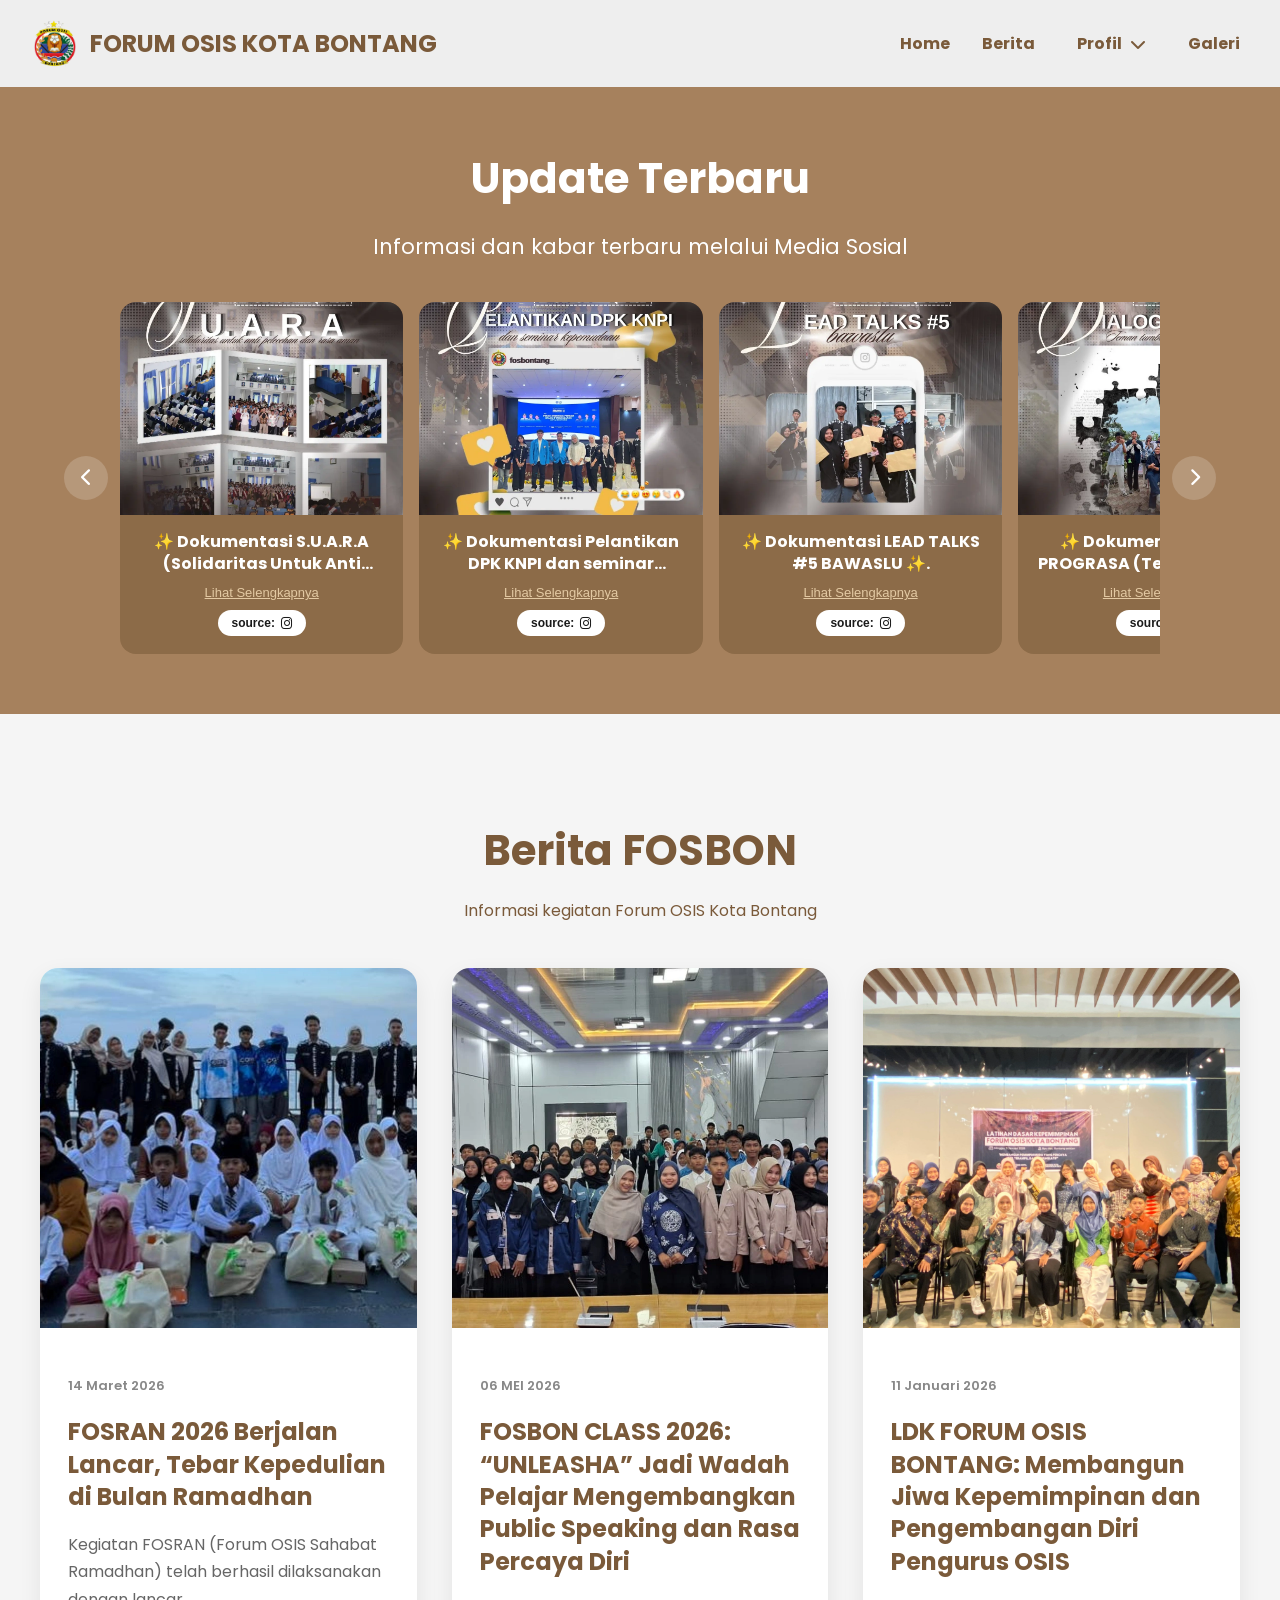
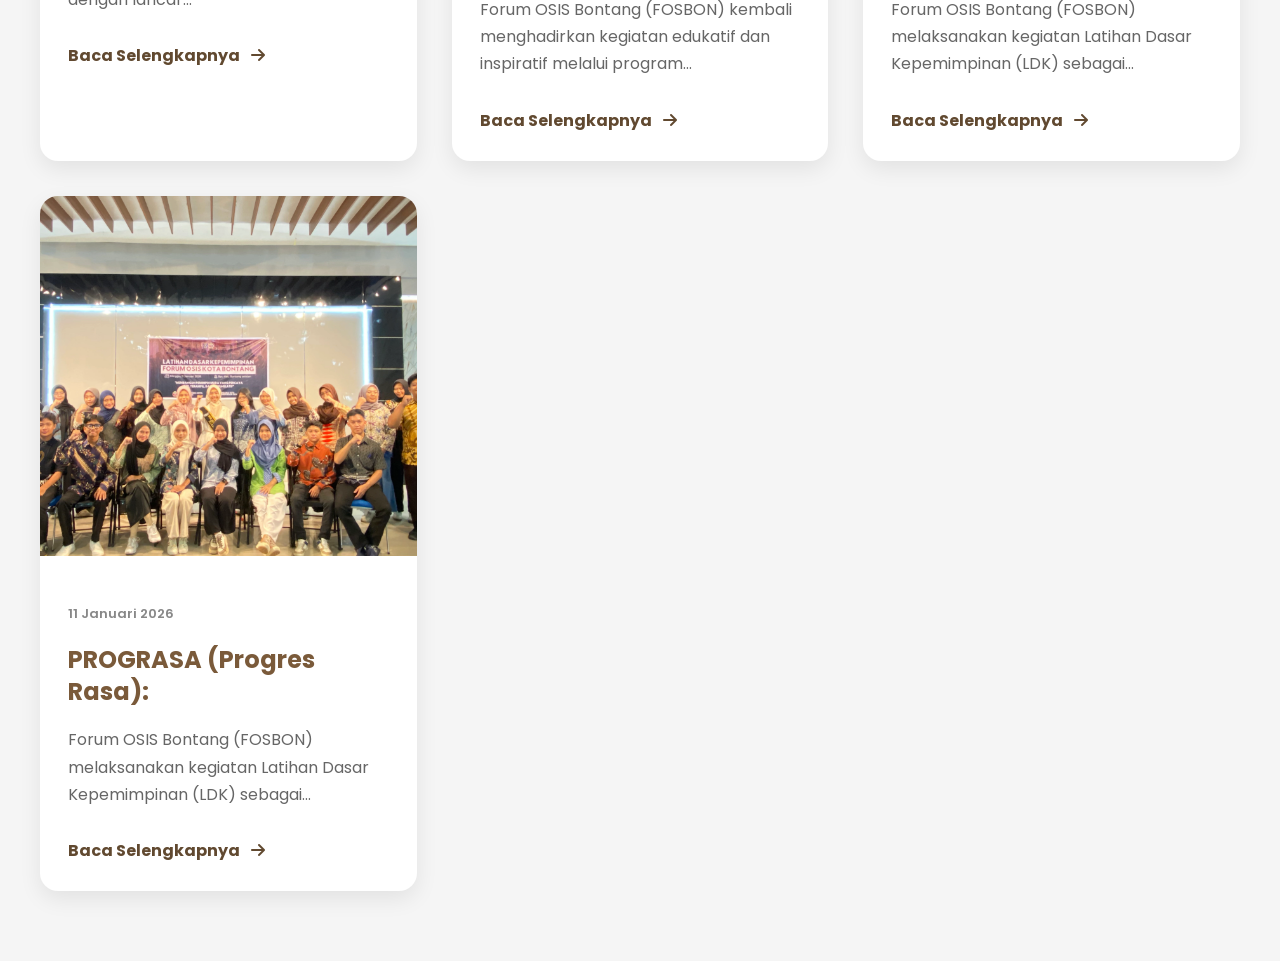
==== commit 056e7d35: "+change format image -some file got deleted(fixed soon)" ====
--- a/berita/index.html
+++ b/berita/index.html
@@ -6,7 +6,7 @@
     
     <title>Artikel</title>
 
-    <link rel="icon" type="image/png" href="/assets/img/logo-fosbon.png">
+    <link rel="icon" type="image/webp" href="/assets/img/logo-fosbon.webp">
     <link rel="stylesheet" href="/css/berita.css">
     <link rel="stylesheet" href="/css/navbar.css">
     <link rel="stylesheet" href="/css/berita-update.css">
@@ -17,7 +17,7 @@
     <!-- NAVBAR -->
     <header class="navbar">
         <div class="logo">
-            <img src="/assets/img/logo-fosbon.png" alt="logo">
+            <img src="/assets/img/logo-fosbon.webp" alt="logo">
             <h1>FORUM OSIS KOTA BONTANG</h1>
         </div>
 
